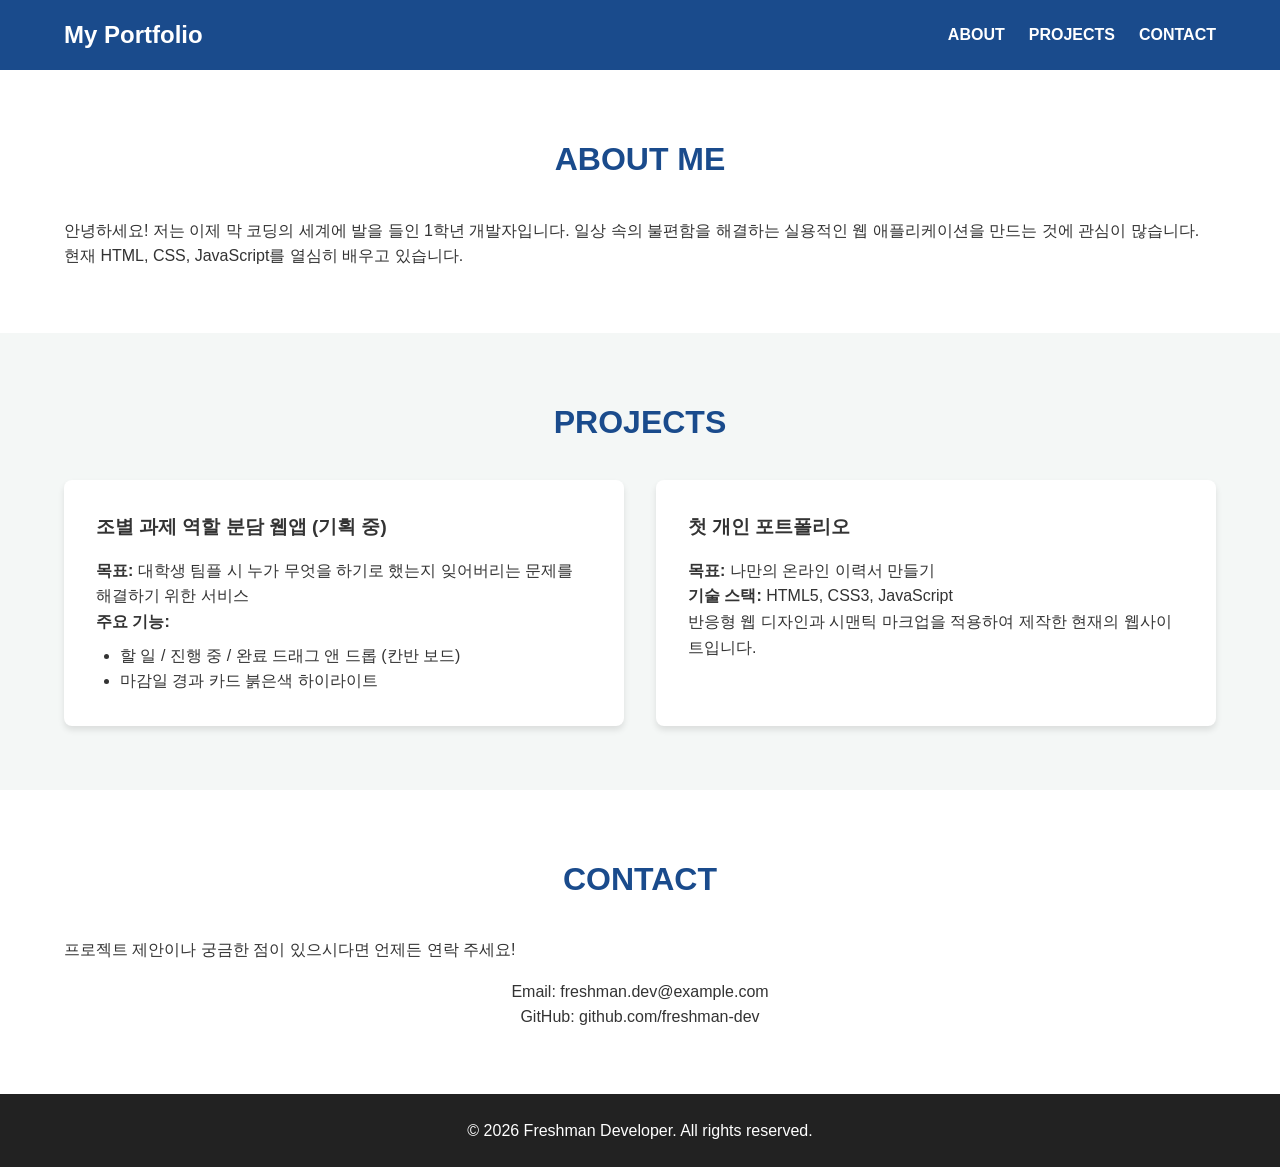
==== index.html @ 7f34b499 "Add files via upload" ====
<!DOCTYPE html>
<html lang="ko">
<head>
    <meta charset="UTF-8">
    <meta name="viewport" content="width=device-width, initial-scale=1.0">
    <title>1학년 개발자의 첫 포트폴리오</title>
    <style>
/* 기본 초기화 및 폰트 설정 */
* {
    margin: 0;
    padding: 0;
    box-sizing: border-box;
}

body {
    font-family: 'Pretendard', -apple-system, BlinkMacSystemFont, "Segoe UI", Roboto, "Helvetica Neue", Arial, sans-serif;
    line-height: 1.6;
    color: #333;
}

/* 컨테이너 너비 제한 (가운데 정렬) */
.container {
    width: 90%;
    max-width: 1200px;
    margin: 0 auto;
}

/* 푸른 계열 헤더 디자인 */
#main-header {
    background-color: #1a4b8c; /* 푸른색 배경 */
    color: #ffffff;
    padding: 1rem 0;
    position: sticky;
    top: 0;
    z-index: 100;
}

#main-header .container {
    display: flex;
    justify-content: space-between;
    align-items: center;
    flex-wrap: wrap;
}

#main-header h1 {
    font-size: 1.5rem;
}

.nav-menu {
    list-style: none;
    display: flex;
    gap: 1.5rem;
}

.nav-menu a {
    color: #ffffff;
    text-decoration: none;
    font-weight: bold;
    transition: color 0.3s ease;
}

.nav-menu a:hover {
    color: #a3c2f0;
}

/* 공통 섹션 스타일 */
.section {
    padding: 4rem 0;
}

.section h2 {
    text-align: center;
    margin-bottom: 2rem;
    font-size: 2rem;
    color: #1a4b8c;
}

.bg-light {
    background-color: #f4f7f6;
}

/* 프로젝트 그리드 (반응형) */
.project-grid {
    display: grid;
    grid-template-columns: repeat(auto-fit, minmax(300px, 1fr));
    gap: 2rem;
}

.project-card {
    background: #ffffff;
    padding: 2rem;
    border-radius: 8px;
    box-shadow: 0 4px 6px rgba(0,0,0,0.1);
    transition: transform 0.3s ease;
}

.project-card:hover {
    transform: translateY(-5px);
}

.project-card h3 {
    margin-bottom: 1rem;
    color: #333;
}

.project-card ul {
    margin-left: 1.5rem;
    margin-top: 0.5rem;
}

/* 연락처 스타일 */
.contact-info {
    list-style: none;
    text-align: center;
    margin-top: 1rem;
}

/* 푸터 디자인 */
footer {
    background-color: #222;
    color: #fff;
    text-align: center;
    padding: 1.5rem 0;
}

/* 모바일 반응형 디자인 (화면이 768px 이하일 때) */
@media (max-width: 768px) {
    #main-header .container {
        flex-direction: column;
        text-align: center;
    }

    .nav-menu {
        margin-top: 1rem;
        flex-direction: row;
        justify-content: center;
        width: 100%;
    }
}
</style>
</head>
<body>
    <!-- 푸른 계열 배경색이 적용될 헤더 -->
    <header id="main-header">
        <div class="container">
            <h1>My Portfolio</h1>
            <nav>
                <ul class="nav-menu">
                    <li><a href="#about">ABOUT</a></li>
                    <li><a href="#projects">PROJECTS</a></li>
                    <li><a href="#contact">CONTACT</a></li>
                </ul>
            </nav>
        </div>
    </header>

    <main>
        <!-- ABOUT 섹션 -->
        <section id="about" class="section">
            <div class="container">
                <h2>ABOUT ME</h2>
                <p>안녕하세요! 저는 이제 막 코딩의 세계에 발을 들인 1학년 개발자입니다. 일상 속의 불편함을 해결하는 실용적인 웹 애플리케이션을 만드는 것에 관심이 많습니다. 현재 HTML, CSS, JavaScript를 열심히 배우고 있습니다.</p>
            </div>
        </section>

        <!-- PROJECTS 섹션 -->
        <section id="projects" class="section bg-light">
            <div class="container">
                <h2>PROJECTS</h2>
                <div class="project-grid">
                    <article class="project-card">
                        <h3>조별 과제 역할 분담 웹앱 (기획 중)</h3>
                        <p><strong>목표:</strong> 대학생 팀플 시 누가 무엇을 하기로 했는지 잊어버리는 문제를 해결하기 위한 서비스</p>
                        <p><strong>주요 기능:</strong></p>
                        <ul>
                            <li>할 일 / 진행 중 / 완료 드래그 앤 드롭 (칸반 보드)</li>
                            <li>마감일 경과 카드 붉은색 하이라이트</li>
                        </ul>
                    </article>
                    <article class="project-card">
                        <h3>첫 개인 포트폴리오</h3>
                        <p><strong>목표:</strong> 나만의 온라인 이력서 만들기</p>
                        <p><strong>기술 스택:</strong> HTML5, CSS3, JavaScript</p>
                        <p>반응형 웹 디자인과 시맨틱 마크업을 적용하여 제작한 현재의 웹사이트입니다.</p>
                    </article>
                </div>
            </div>
        </section>

        <!-- CONTACT 섹션 -->
        <section id="contact" class="section">
            <div class="container">
                <h2>CONTACT</h2>
                <p>프로젝트 제안이나 궁금한 점이 있으시다면 언제든 연락 주세요!</p>
                <ul class="contact-info">
                    <li>Email: freshman.dev@example.com</li>
                    <li>GitHub: github.com/freshman-dev</li>
                </ul>
            </div>
        </section>
    </main>

    <footer>
        <div class="container">
            <p>&copy; 2026 Freshman Developer. All rights reserved.</p>
        </div>
    </footer>

    <!-- 자바스크립트 파일 연결 -->
    <script>
// HTML 문서가 완전히 로드된 후 실행
document.addEventListener("DOMContentLoaded", () => {
    // 모든 네비게이션 링크 선택
    const navLinks = document.querySelectorAll('.nav-menu a');

    // 각 링크에 클릭 이벤트 추가
    navLinks.forEach(link => {
        link.addEventListener('click', function(e) {
            e.preventDefault(); // 기본 링크 이동 방지
            
            // href 속성에서 id 값을 가져와서 해당 요소 찾기 (예: #about)
            const targetId = this.getAttribute('href');
            const targetSection = document.querySelector(targetId);

            // 해당 섹션으로 부드럽게 스크롤
            if (targetSection) {
                targetSection.scrollIntoView({
                    behavior: 'smooth',
                    block: 'start'
                });
            }
        });
    });
});
</script>
</body>
</html>
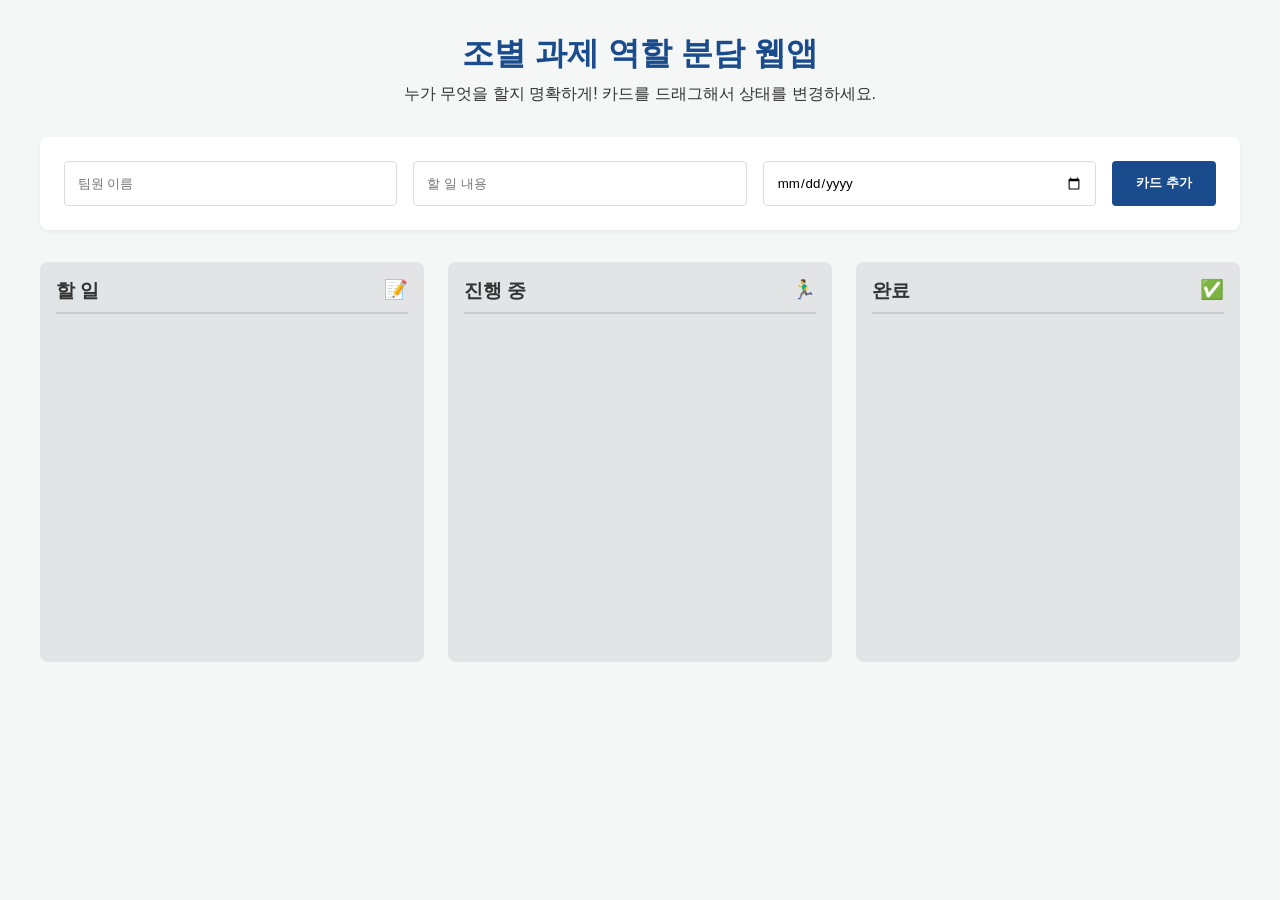
==== commit 71c88afc: "Rename kanban.html to index.html" ====
--- a/index.html
+++ b/index.html
@@ -3,235 +3,295 @@
 <head>
     <meta charset="UTF-8">
     <meta name="viewport" content="width=device-width, initial-scale=1.0">
-    <title>1학년 개발자의 첫 포트폴리오</title>
+    <title>팀 프로젝트 역할 분담 보드</title>
     <style>
-/* 기본 초기화 및 폰트 설정 */
 * {
     margin: 0;
     padding: 0;
     box-sizing: border-box;
+    font-family: 'Pretendard', sans-serif;
 }
 
 body {
-    font-family: 'Pretendard', -apple-system, BlinkMacSystemFont, "Segoe UI", Roboto, "Helvetica Neue", Arial, sans-serif;
-    line-height: 1.6;
+    background-color: #f4f7f6;
     color: #333;
-}
-
-/* 컨테이너 너비 제한 (가운데 정렬) */
+    padding: 2rem;
+}
+
 .container {
-    width: 90%;
     max-width: 1200px;
     margin: 0 auto;
 }
 
-/* 푸른 계열 헤더 디자인 */
-#main-header {
-    background-color: #1a4b8c; /* 푸른색 배경 */
-    color: #ffffff;
-    padding: 1rem 0;
-    position: sticky;
-    top: 0;
-    z-index: 100;
-}
-
-#main-header .container {
-    display: flex;
-    justify-content: space-between;
-    align-items: center;
-    flex-wrap: wrap;
-}
-
-#main-header h1 {
-    font-size: 1.5rem;
-}
-
-.nav-menu {
-    list-style: none;
-    display: flex;
-    gap: 1.5rem;
-}
-
-.nav-menu a {
-    color: #ffffff;
-    text-decoration: none;
-    font-weight: bold;
-    transition: color 0.3s ease;
-}
-
-.nav-menu a:hover {
-    color: #a3c2f0;
-}
-
-/* 공통 섹션 스타일 */
-.section {
-    padding: 4rem 0;
-}
-
-.section h2 {
+header {
     text-align: center;
     margin-bottom: 2rem;
-    font-size: 2rem;
+}
+
+header h1 {
     color: #1a4b8c;
-}
-
-.bg-light {
-    background-color: #f4f7f6;
-}
-
-/* 프로젝트 그리드 (반응형) */
-.project-grid {
-    display: grid;
-    grid-template-columns: repeat(auto-fit, minmax(300px, 1fr));
-    gap: 2rem;
-}
-
-.project-card {
-    background: #ffffff;
-    padding: 2rem;
+    margin-bottom: 0.5rem;
+}
+
+/* 입력 폼 스타일 */
+.input-section {
+    background: #fff;
+    padding: 1.5rem;
     border-radius: 8px;
-    box-shadow: 0 4px 6px rgba(0,0,0,0.1);
-    transition: transform 0.3s ease;
-}
-
-.project-card:hover {
-    transform: translateY(-5px);
-}
-
-.project-card h3 {
+    box-shadow: 0 2px 4px rgba(0,0,0,0.05);
+    margin-bottom: 2rem;
+}
+
+#task-form {
+    display: flex;
+    gap: 1rem;
+    flex-wrap: wrap;
+}
+
+#task-form input {
+    flex: 1;
+    min-width: 150px;
+    padding: 0.8rem;
+    border: 1px solid #ddd;
+    border-radius: 4px;
+}
+
+#task-form button {
+    padding: 0.8rem 1.5rem;
+    background-color: #1a4b8c;
+    color: white;
+    border: none;
+    border-radius: 4px;
+    cursor: pointer;
+    font-weight: bold;
+    transition: background 0.3s;
+}
+
+#task-form button:hover {
+    background-color: #123666;
+}
+
+/* 보드 및 컬럼 스타일 */
+.board {
+    display: flex;
+    gap: 1.5rem;
+    align-items: flex-start;
+}
+
+.column {
+    flex: 1;
+    background: #e2e4e6;
+    border-radius: 8px;
+    padding: 1rem;
+    min-height: 400px;
+    display: flex;
+    flex-direction: column;
+}
+
+.column h2 {
+    font-size: 1.2rem;
     margin-bottom: 1rem;
-    color: #333;
-}
-
-.project-card ul {
-    margin-left: 1.5rem;
-    margin-top: 0.5rem;
-}
-
-/* 연락처 스타일 */
-.contact-info {
-    list-style: none;
-    text-align: center;
-    margin-top: 1rem;
-}
-
-/* 푸터 디자인 */
-footer {
-    background-color: #222;
-    color: #fff;
-    text-align: center;
-    padding: 1.5rem 0;
-}
-
-/* 모바일 반응형 디자인 (화면이 768px 이하일 때) */
+    padding-bottom: 0.5rem;
+    border-bottom: 2px solid #ccc;
+    display: flex;
+    justify-content: space-between;
+}
+
+.card-list {
+    flex: 1;
+    display: flex;
+    flex-direction: column;
+    gap: 1rem;
+}
+
+/* 카드 스타일 */
+.card {
+    background: #fff;
+    padding: 1rem;
+    border-radius: 6px;
+    box-shadow: 0 1px 3px rgba(0,0,0,0.1);
+    cursor: grab;
+    border-left: 4px solid #1a4b8c;
+}
+
+.card:active {
+    cursor: grabbing;
+}
+
+.card.overdue {
+    border-left-color: #e74c3c;
+    background-color: #fff0f0;
+}
+
+.card .member {
+    font-weight: bold;
+    color: #1a4b8c;
+    margin-bottom: 0.5rem;
+    font-size: 0.9rem;
+}
+
+.card .desc {
+    margin-bottom: 0.5rem;
+}
+
+.card .deadline {
+    font-size: 0.8rem;
+    color: #666;
+}
+
+.card.overdue .deadline {
+    color: #e74c3c;
+    font-weight: bold;
+}
+
+/* 드래그 앤 드롭 효과 */
+.card.dragging {
+    opacity: 0.5;
+}
+
+.column.drag-over {
+    background: #d1d4d6;
+}
+
+/* 모바일 반응형 */
 @media (max-width: 768px) {
-    #main-header .container {
+    .board {
         flex-direction: column;
-        text-align: center;
-    }
-
-    .nav-menu {
-        margin-top: 1rem;
-        flex-direction: row;
-        justify-content: center;
-        width: 100%;
     }
 }
 </style>
 </head>
 <body>
-    <!-- 푸른 계열 배경색이 적용될 헤더 -->
-    <header id="main-header">
-        <div class="container">
-            <h1>My Portfolio</h1>
-            <nav>
-                <ul class="nav-menu">
-                    <li><a href="#about">ABOUT</a></li>
-                    <li><a href="#projects">PROJECTS</a></li>
-                    <li><a href="#contact">CONTACT</a></li>
-                </ul>
-            </nav>
-        </div>
-    </header>
-
-    <main>
-        <!-- ABOUT 섹션 -->
-        <section id="about" class="section">
-            <div class="container">
-                <h2>ABOUT ME</h2>
-                <p>안녕하세요! 저는 이제 막 코딩의 세계에 발을 들인 1학년 개발자입니다. 일상 속의 불편함을 해결하는 실용적인 웹 애플리케이션을 만드는 것에 관심이 많습니다. 현재 HTML, CSS, JavaScript를 열심히 배우고 있습니다.</p>
+    <div class="container">
+        <header>
+            <h1>조별 과제 역할 분담 웹앱</h1>
+            <p>누가 무엇을 할지 명확하게! 카드를 드래그해서 상태를 변경하세요.</p>
+        </header>
+
+        <!-- 할 일 입력 폼 -->
+        <section class="input-section">
+            <form id="task-form">
+                <input type="text" id="member-name" placeholder="팀원 이름" required>
+                <input type="text" id="task-desc" placeholder="할 일 내용" required>
+                <input type="date" id="task-deadline" required>
+                <button type="submit">카드 추가</button>
+            </form>
+        </section>
+
+        <!-- 칸반 보드 -->
+        <section class="board">
+            <!-- 할 일 -->
+            <div class="column" id="todo" data-status="todo">
+                <h2>할 일 <span>📝</span></h2>
+                <div class="card-list"></div>
+            </div>
+            
+            <!-- 진행 중 -->
+            <div class="column" id="in-progress" data-status="in-progress">
+                <h2>진행 중 <span>🏃‍♂️</span></h2>
+                <div class="card-list"></div>
+            </div>
+            
+            <!-- 완료 -->
+            <div class="column" id="done" data-status="done">
+                <h2>완료 <span>✅</span></h2>
+                <div class="card-list"></div>
             </div>
         </section>
-
-        <!-- PROJECTS 섹션 -->
-        <section id="projects" class="section bg-light">
-            <div class="container">
-                <h2>PROJECTS</h2>
-                <div class="project-grid">
-                    <article class="project-card">
-                        <h3>조별 과제 역할 분담 웹앱 (기획 중)</h3>
-                        <p><strong>목표:</strong> 대학생 팀플 시 누가 무엇을 하기로 했는지 잊어버리는 문제를 해결하기 위한 서비스</p>
-                        <p><strong>주요 기능:</strong></p>
-                        <ul>
-                            <li>할 일 / 진행 중 / 완료 드래그 앤 드롭 (칸반 보드)</li>
-                            <li>마감일 경과 카드 붉은색 하이라이트</li>
-                        </ul>
-                    </article>
-                    <article class="project-card">
-                        <h3>첫 개인 포트폴리오</h3>
-                        <p><strong>목표:</strong> 나만의 온라인 이력서 만들기</p>
-                        <p><strong>기술 스택:</strong> HTML5, CSS3, JavaScript</p>
-                        <p>반응형 웹 디자인과 시맨틱 마크업을 적용하여 제작한 현재의 웹사이트입니다.</p>
-                    </article>
-                </div>
-            </div>
-        </section>
-
-        <!-- CONTACT 섹션 -->
-        <section id="contact" class="section">
-            <div class="container">
-                <h2>CONTACT</h2>
-                <p>프로젝트 제안이나 궁금한 점이 있으시다면 언제든 연락 주세요!</p>
-                <ul class="contact-info">
-                    <li>Email: freshman.dev@example.com</li>
-                    <li>GitHub: github.com/freshman-dev</li>
-                </ul>
-            </div>
-        </section>
-    </main>
-
-    <footer>
-        <div class="container">
-            <p>&copy; 2026 Freshman Developer. All rights reserved.</p>
-        </div>
-    </footer>
-
-    <!-- 자바스크립트 파일 연결 -->
+    </div>
+
     <script>
-// HTML 문서가 완전히 로드된 후 실행
-document.addEventListener("DOMContentLoaded", () => {
-    // 모든 네비게이션 링크 선택
-    const navLinks = document.querySelectorAll('.nav-menu a');
-
-    // 각 링크에 클릭 이벤트 추가
-    navLinks.forEach(link => {
-        link.addEventListener('click', function(e) {
-            e.preventDefault(); // 기본 링크 이동 방지
-            
-            // href 속성에서 id 값을 가져와서 해당 요소 찾기 (예: #about)
-            const targetId = this.getAttribute('href');
-            const targetSection = document.querySelector(targetId);
-
-            // 해당 섹션으로 부드럽게 스크롤
-            if (targetSection) {
-                targetSection.scrollIntoView({
-                    behavior: 'smooth',
-                    block: 'start'
-                });
+document.addEventListener('DOMContentLoaded', () => {
+    const form = document.getElementById('task-form');
+    const columns = document.querySelectorAll('.column');
+
+    // 1. 폼 제출 시 카드 추가
+    form.addEventListener('submit', (e) => {
+        e.preventDefault();
+        
+        const member = document.getElementById('member-name').value;
+        const desc = document.getElementById('task-desc').value;
+        const deadline = document.getElementById('task-deadline').value;
+
+        createCard(member, desc, deadline);
+        form.reset();
+    });
+
+    // 2. 카드 생성 로직
+    function createCard(member, desc, deadline) {
+        const card = document.createElement('div');
+        card.classList.add('card');
+        card.setAttribute('draggable', 'true');
+
+        // 마감일 확인 및 지났으면 빨간색(overdue) 클래스 추가
+        if (isOverdue(deadline)) {
+            card.classList.add('overdue');
+        }
+
+        card.innerHTML = `
+            <div class="member">👤 ${member}</div>
+            <div class="desc">${desc}</div>
+            <div class="deadline">마감일: ${deadline}</div>
+        `;
+
+        // 드래그 이벤트 연결
+        card.addEventListener('dragstart', dragStart);
+        card.addEventListener('dragend', dragEnd);
+
+        // 기본적으로 '할 일' 컬럼에 추가
+        document.querySelector('#todo .card-list').appendChild(card);
+    }
+
+    // 마감일 경과 체크 함수 (현재 날짜와 비교)
+    function isOverdue(dateString) {
+        if (!dateString) return false;
+        const deadlineDate = new Date(dateString);
+        deadlineDate.setHours(23, 59, 59, 999); // 그 날의 자정 직전으로 설정
+        const today = new Date();
+        return today > deadlineDate;
+    }
+
+    // 3. 드래그 앤 드롭 로직
+    let draggedItem = null;
+
+    function dragStart() {
+        draggedItem = this;
+        setTimeout(() => this.classList.add('dragging'), 0);
+    }
+
+    function dragEnd() {
+        this.classList.remove('dragging');
+        draggedItem = null;
+        
+        // 마감일 상태 재확인 (드롭 후 업데이트 가능성을 위해)
+        const deadlineText = this.querySelector('.deadline').innerText.replace('마감일: ', '');
+        if (isOverdue(deadlineText)) {
+            this.classList.add('overdue');
+        }
+    }
+
+    // 컬럼 영역에 드롭 이벤트 설정
+    columns.forEach(column => {
+        const cardList = column.querySelector('.card-list');
+
+        column.addEventListener('dragover', (e) => {
+            e.preventDefault(); // 기본 동작을 막아야 드롭이 가능함
+            column.classList.add('drag-over');
+        });
+
+        column.addEventListener('dragleave', () => {
+            column.classList.remove('drag-over');
+        });
+
+        column.addEventListener('drop', () => {
+            column.classList.remove('drag-over');
+            if (draggedItem) {
+                // 완료된 경우 시각적 효과를 바꿀 수도 있음 (선택적)
+                cardList.appendChild(draggedItem);
             }
         });
     });
 });
 </script>
 </body>
-</html>+</html>
